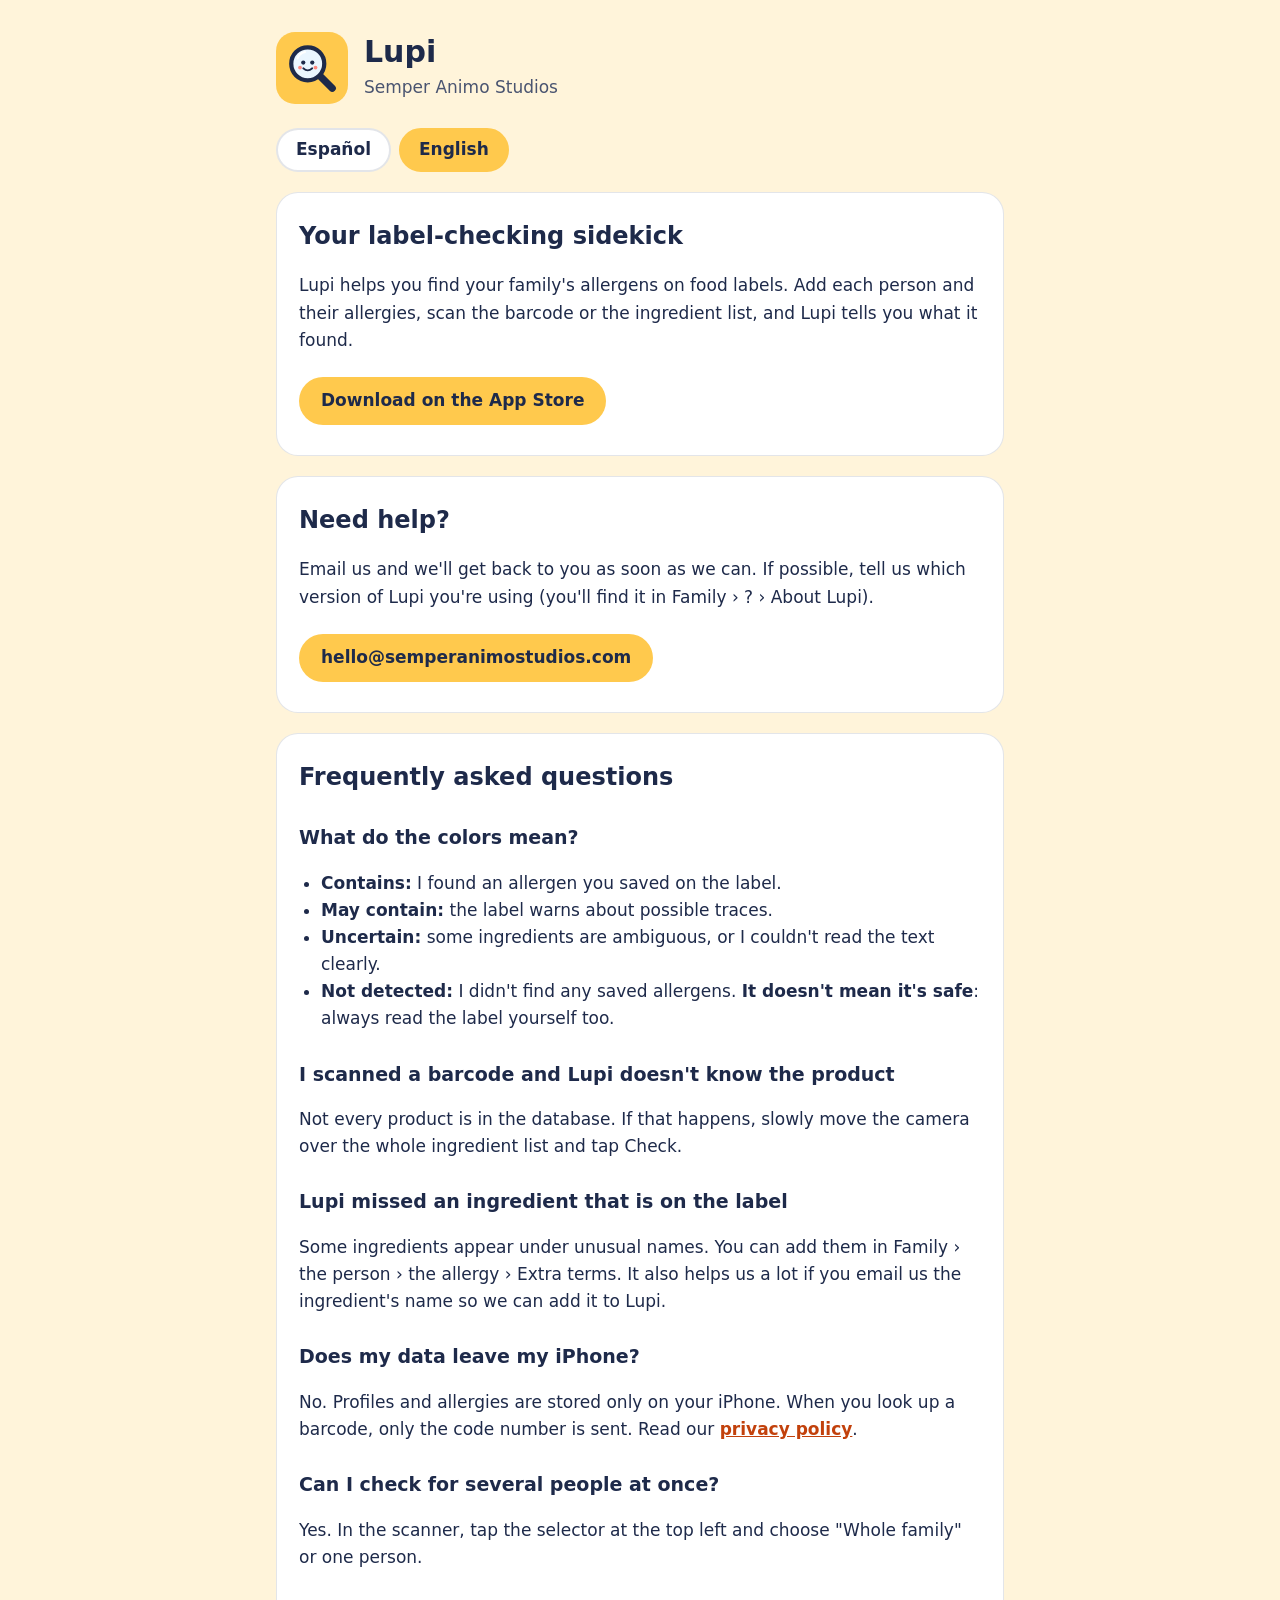
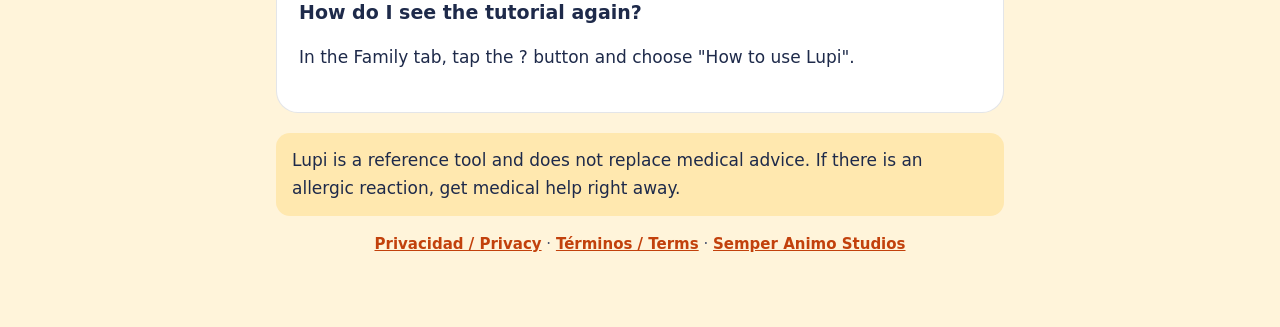
==== index.html @ c52e566c "Add files via upload" ====
<!doctype html>
<html lang="es">
<head>
<meta charset="utf-8">
<meta name="viewport" content="width=device-width, initial-scale=1">
<title>Lupi · Ayuda y soporte</title>
<meta name="titulo-es" content="Lupi · Ayuda y soporte">
<meta name="titulo-en" content="Lupi · Help & Support">
<meta name="description" content="Lupi te ayuda a revisar etiquetas de alimentos para encontrar los alérgenos de tu familia. Ayuda, preguntas frecuentes y contacto.">
<link rel="stylesheet" href="lupi.css">
<script src="lupi.js"></script>
</head>
<body>
<main class="contenedor">

  <header class="encabezado">
    <div class="insignia">
      <svg viewBox="0 0 512 512" aria-hidden="true">
        <line x1="318" y1="318" x2="418" y2="418" stroke="#1E2A4A" stroke-width="58" stroke-linecap="round"/>
        <circle cx="222" cy="222" r="132" fill="#EAF6FF" stroke="#1E2A4A" stroke-width="34"/>
        <path d="M140 180 Q152 140 200 128" fill="none" stroke="#fff" stroke-width="16" stroke-linecap="round"/>
        <circle cx="186" cy="212" r="17" fill="#1E2A4A"/><circle cx="258" cy="212" r="17" fill="#1E2A4A"/>
        <circle cx="160" cy="252" r="15" fill="#FF8A80"/><circle cx="284" cy="252" r="15" fill="#FF8A80"/>
        <path d="M186 258 Q222 292 258 258" fill="none" stroke="#1E2A4A" stroke-width="14" stroke-linecap="round"/>
      </svg>
    </div>
    <div>
      <h1>Lupi</h1>
      <p>Semper Animo Studios</p>
    </div>
  </header>

  <nav class="idiomas" aria-label="Idioma / Language">
    <a href="#es" data-l="es" lang="es">Español</a>
    <a href="#en" data-l="en" lang="en">English</a>
  </nav>

  <!-- ===================== ESPAÑOL ===================== -->
  <div data-idioma="es" lang="es">
    <section class="tarjeta">
      <h2>Tu ayudante para revisar etiquetas</h2>
      <p>Lupi te ayuda a encontrar los alérgenos de tu familia en las etiquetas de los alimentos. Registra a cada persona con sus alergias, escanea el código de barras o la lista de ingredientes, y Lupi te dice qué encontró.</p>
      <a class="boton" href="https://apps.apple.com/app/id1306382446">Descargar en el App Store</a>
    </section>

    <section class="tarjeta">
      <h2>¿Necesitas ayuda?</h2>
      <p>Escríbenos y te respondemos lo antes posible. Si puedes, dinos qué versión de Lupi usas (la encuentras en Familia › ? › Acerca de Lupi).</p>
      <a class="boton" href="mailto:hello@semperanimostudios.com?subject=Ayuda%20con%20Lupi">hello@semperanimostudios.com</a>
    </section>

    <section class="tarjeta">
      <h2>Preguntas frecuentes</h2>

      <h3>¿Qué significan los colores?</h3>
      <ul>
        <li><strong>Contiene:</strong> encontré en la etiqueta un alérgeno que registraste.</li>
        <li><strong>Puede contener:</strong> la etiqueta avisa de posibles trazas.</li>
        <li><strong>Incierto:</strong> hay ingredientes ambiguos o no pude leer bien el texto.</li>
        <li><strong>No detectado:</strong> no encontré alérgenos registrados. <strong>No significa que sea seguro</strong>: lee siempre la etiqueta tú también.</li>
      </ul>

      <h3>Escaneé un código de barras y Lupi no conoce el producto</h3>
      <p>No todos los productos están en la base de datos. En ese caso, mueve la cámara despacio por toda la lista de ingredientes y toca Revisar.</p>

      <h3>Lupi no detectó un ingrediente que sí está en la etiqueta</h3>
      <p>Algunos ingredientes aparecen con nombres poco comunes. Puedes agregarlos en Familia › la persona › la alergia › Términos adicionales. También nos ayuda mucho que nos escribas con el nombre del ingrediente para agregarlo a Lupi.</p>

      <h3>¿Mis datos salen de mi iPhone?</h3>
      <p>No. Los perfiles y las alergias se guardan solo en tu iPhone. Al buscar por código de barras, solo se envía el número del código. Lee nuestra <a href="privacidad/">política de privacidad</a>.</p>

      <h3>¿Puedo revisar para varias personas a la vez?</h3>
      <p>Sí. En el escáner, toca el selector de arriba a la izquierda y elige "Toda la familia" o una persona.</p>

      <h3>¿Cómo vuelvo a ver el tutorial?</h3>
      <p>En la pestaña Familia, toca el botón ? y elige "Cómo usar Lupi".</p>
    </section>

    <div class="destacado">
      Lupi es una herramienta de referencia y no sustituye el consejo médico. Ante una reacción alérgica, busca atención médica de inmediato.
    </div>
  </div>

  <!-- ===================== ENGLISH ===================== -->
  <div data-idioma="en" lang="en">
    <section class="tarjeta">
      <h2>Your label-checking sidekick</h2>
      <p>Lupi helps you find your family's allergens on food labels. Add each person and their allergies, scan the barcode or the ingredient list, and Lupi tells you what it found.</p>
      <a class="boton" href="https://apps.apple.com/app/id1306382446">Download on the App Store</a>
    </section>

    <section class="tarjeta">
      <h2>Need help?</h2>
      <p>Email us and we'll get back to you as soon as we can. If possible, tell us which version of Lupi you're using (you'll find it in Family › ? › About Lupi).</p>
      <a class="boton" href="mailto:hello@semperanimostudios.com?subject=Lupi%20support">hello@semperanimostudios.com</a>
    </section>

    <section class="tarjeta">
      <h2>Frequently asked questions</h2>

      <h3>What do the colors mean?</h3>
      <ul>
        <li><strong>Contains:</strong> I found an allergen you saved on the label.</li>
        <li><strong>May contain:</strong> the label warns about possible traces.</li>
        <li><strong>Uncertain:</strong> some ingredients are ambiguous, or I couldn't read the text clearly.</li>
        <li><strong>Not detected:</strong> I didn't find any saved allergens. <strong>It doesn't mean it's safe</strong>: always read the label yourself too.</li>
      </ul>

      <h3>I scanned a barcode and Lupi doesn't know the product</h3>
      <p>Not every product is in the database. If that happens, slowly move the camera over the whole ingredient list and tap Check.</p>

      <h3>Lupi missed an ingredient that is on the label</h3>
      <p>Some ingredients appear under unusual names. You can add them in Family › the person › the allergy › Extra terms. It also helps us a lot if you email us the ingredient's name so we can add it to Lupi.</p>

      <h3>Does my data leave my iPhone?</h3>
      <p>No. Profiles and allergies are stored only on your iPhone. When you look up a barcode, only the code number is sent. Read our <a href="privacidad/#en">privacy policy</a>.</p>

      <h3>Can I check for several people at once?</h3>
      <p>Yes. In the scanner, tap the selector at the top left and choose "Whole family" or one person.</p>

      <h3>How do I see the tutorial again?</h3>
      <p>In the Family tab, tap the ? button and choose "How to use Lupi".</p>
    </section>

    <div class="destacado">
      Lupi is a reference tool and does not replace medical advice. If there is an allergic reaction, get medical help right away.
    </div>
  </div>

  <footer class="pie">
    <p><a href="privacidad/">Privacidad / Privacy</a> · <a href="terminos/">Términos / Terms</a> · <a href="https://semperanimostudios.com">Semper Animo Studios</a></p>
  </footer>
</main>
</body>
</html>
---- lupi.css ----
/* Estilos compartidos de las páginas de Lupi — Semper Animo Studios */
:root {
  --fondo: #FFF4DA;
  --tarjeta: #FFFFFF;
  --texto: #1E2A4A;
  --texto-suave: #4A5470;
  --amarillo: #FFC94D;
  --acento: #C2410C;
  --borde: rgba(30, 42, 74, 0.12);
  --destacado: rgba(255, 201, 77, 0.30);
}
@media (prefers-color-scheme: dark) {
  :root {
    --fondo: #1B2440;
    --tarjeta: #28355E;
    --texto: #F4F1E8;
    --texto-suave: #C9CEDD;
    --acento: #FFC94D;
    --borde: rgba(244, 241, 232, 0.14);
    --destacado: #34447A;
  }
}
* { box-sizing: border-box; }
html { -webkit-text-size-adjust: 100%; }
body {
  margin: 0;
  background: var(--fondo);
  color: var(--texto);
  font-family: ui-rounded, "SF Pro Rounded", system-ui, -apple-system, "Segoe UI", Roboto, sans-serif;
  font-size: 17px;
  line-height: 1.6;
}
a { color: var(--acento); font-weight: 600; }
a:hover { text-decoration: none; }
.contenedor { max-width: 760px; margin: 0 auto; padding: 24px 16px 56px; }

/* Encabezado */
.encabezado { display: flex; align-items: center; gap: 16px; margin: 8px 0 24px; }
.insignia {
  width: 72px; height: 72px; flex: none;
  background: var(--amarillo); border-radius: 19px;
  display: grid; place-items: center;
}
.insignia svg { width: 64px; height: 64px; }
.encabezado h1 { margin: 0; font-size: 30px; line-height: 1.15; }
.encabezado p { margin: 4px 0 0; color: var(--texto-suave); }

/* Selector de idioma */
.idiomas { display: flex; gap: 8px; margin-bottom: 20px; }
.idiomas a {
  display: inline-flex; align-items: center; min-height: 44px; padding: 0 18px;
  border-radius: 999px; border: 2px solid var(--borde);
  color: var(--texto); text-decoration: none; background: var(--tarjeta);
}
.idiomas a[aria-current="true"] { background: var(--amarillo); border-color: var(--amarillo); color: #1E2A4A; }

/* Contenido */
.tarjeta {
  background: var(--tarjeta); border-radius: 22px; padding: 24px 22px;
  border: 1px solid var(--borde); margin-bottom: 20px;
}
.tarjeta h2 { font-size: 24px; margin: 0 0 4px; }
.tarjeta h3 { font-size: 19px; margin: 26px 0 6px; }
.tarjeta p, .tarjeta li { color: var(--texto); }
.tarjeta ul { padding-left: 22px; }
.fecha { color: var(--texto-suave); font-size: 15px; margin: 0 0 12px; }
.destacado {
  background: var(--destacado); border-radius: 14px; padding: 14px 16px; margin: 16px 0;
}
.boton {
  display: inline-flex; align-items: center; min-height: 48px; padding: 0 22px; margin: 6px 0;
  border-radius: 999px; background: var(--amarillo); color: #1E2A4A; text-decoration: none;
}

/* Pie */
.pie { text-align: center; color: var(--texto-suave); font-size: 15px; }
.pie a { font-weight: 600; }

/* Mostrar un idioma a la vez (si no hay JavaScript, se ven los dos) */
.js [data-idioma] { display: none; }
.js [data-idioma].visible { display: block; }
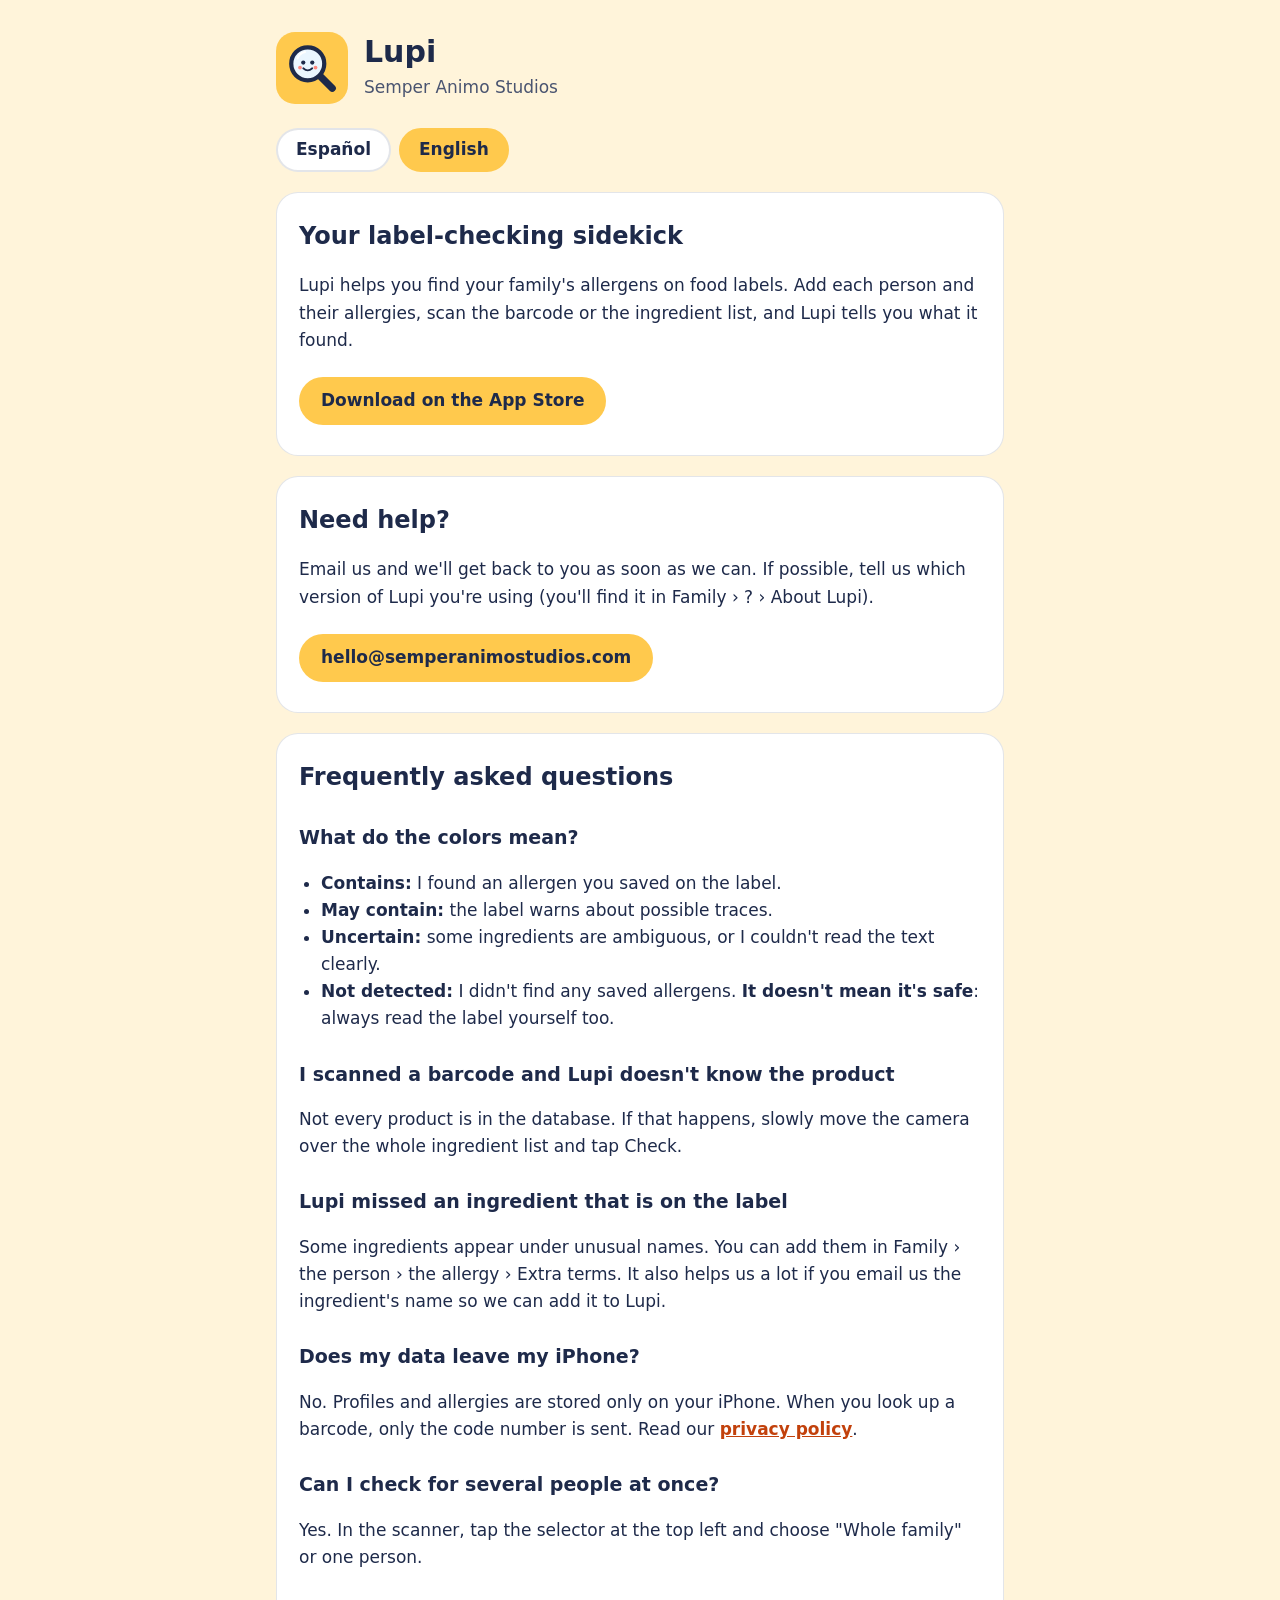
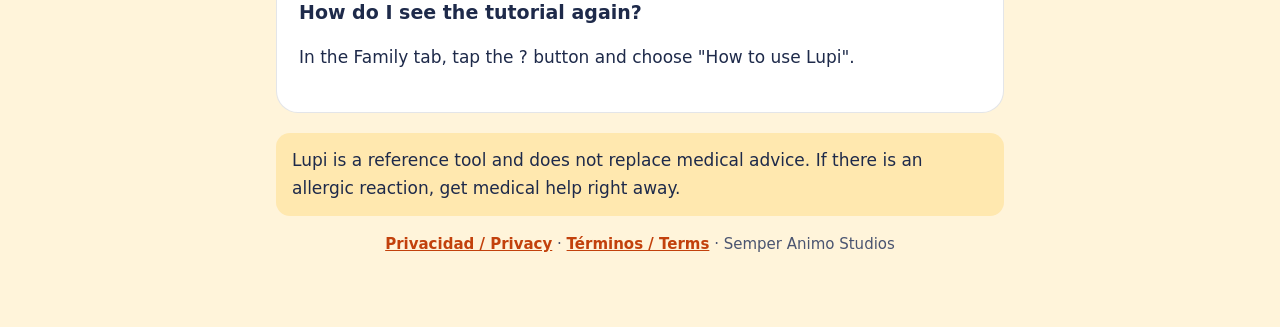
==== commit 7cc8a186: "Add files via upload" ====
--- a/index.html
+++ b/index.html
@@ -128,7 +128,7 @@
   </div>
 
   <footer class="pie">
-    <p><a href="privacidad/">Privacidad / Privacy</a> · <a href="terminos/">Términos / Terms</a> · <a href="https://semperanimostudios.com">Semper Animo Studios</a></p>
+    <p><a href="privacidad/">Privacidad / Privacy</a> · <a href="terminos/">Términos / Terms</a> · Semper Animo Studios</p>
   </footer>
 </main>
 </body>
